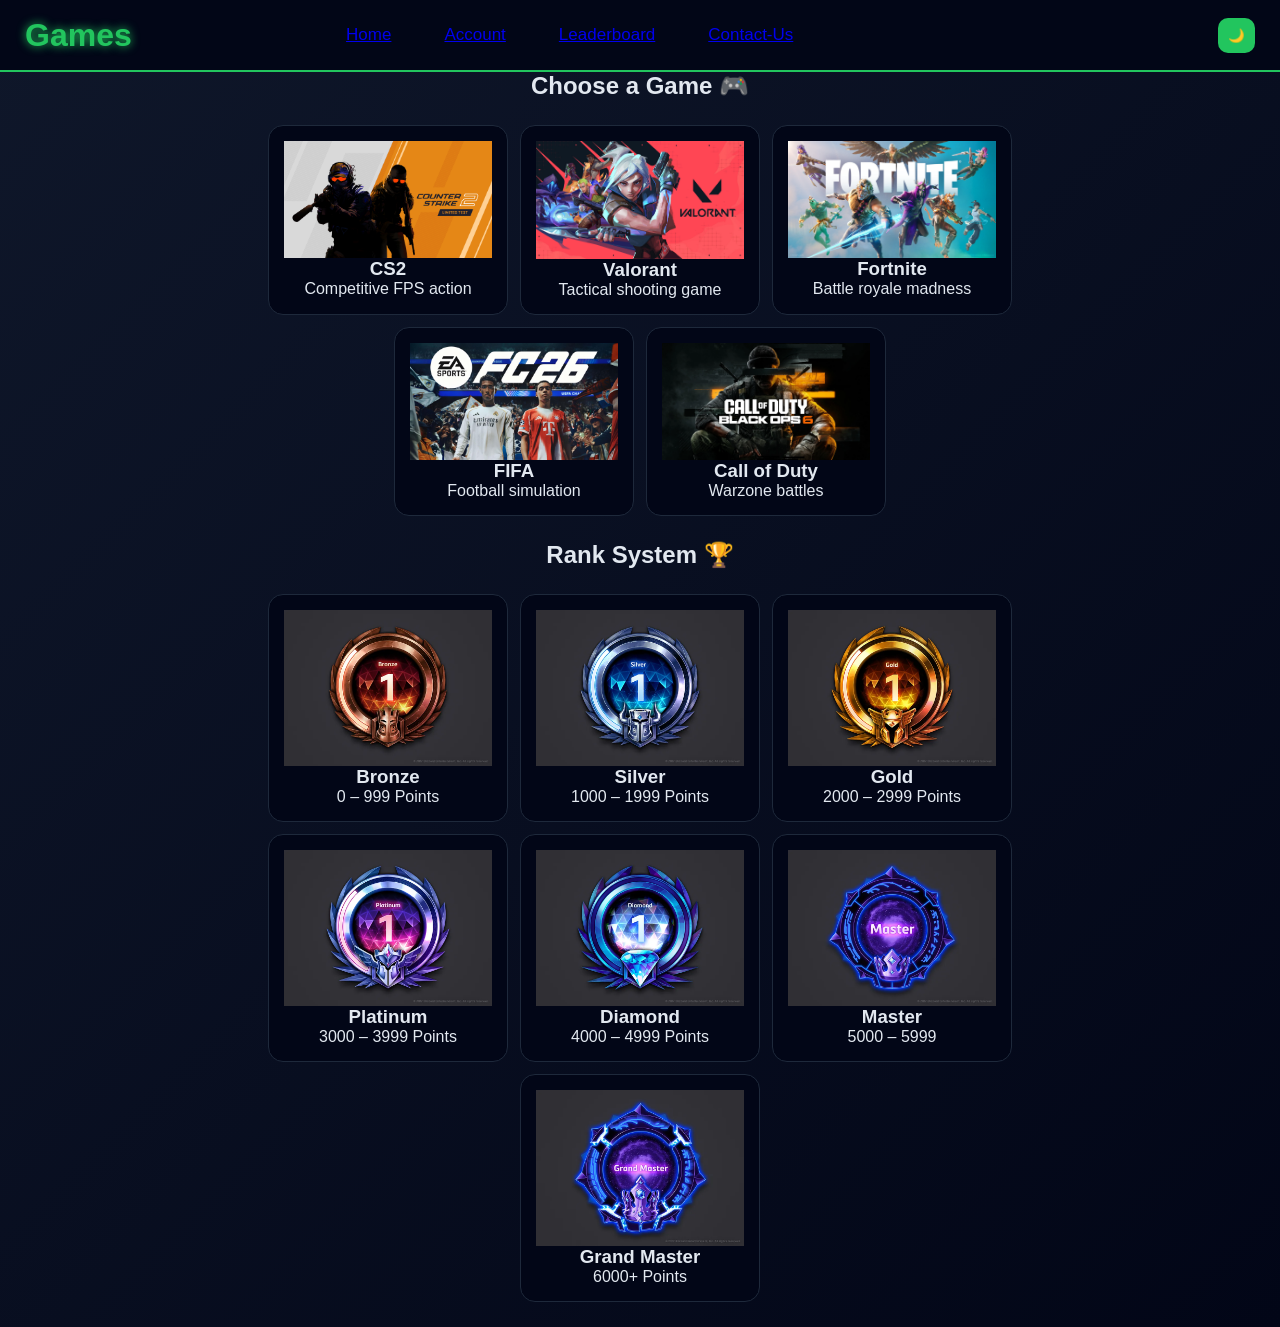
==== games.html @ ec9c009e "Add files via upload" ====
<html lang="en">
<head>
  <meta charset="UTF-8">
  <title>Games</title>
  <link rel="stylesheet" href="styles.css">
</head>
<body>
<header>
  <h1>Games</h1>
  <nav>
    <a href="index.html">Home</a>
    <a href="account.html">Account</a>
    <a href="leaderboard.html">Leaderboard</a>
    <a href="contact-us.html">Contact-Us</a>
  </nav>
  <div class="user-box">
  <span id="userGreeting"></span>
  <img id="navProfilePic" src="images/default.png">
</div>
  <button onclick="toggleDarkMode()" id="themeBtn">🌙</button>
</header>

<section>
  <h2>Choose a Game 🎮</h2>

  <div class="game-container">

    <div class="card game-card" onclick="goToGame('cs2')">
      <img src="images/cs2.jpg">
      <h3>CS2</h3>
      <p>Competitive FPS action</p>
    </div>

    <div class="card game-card" onclick="goToGame('valorant')">
      <img src="images/valorant.jpg">
      <h3>Valorant</h3>
      <p>Tactical shooting game</p>
    </div>

    <div class="card game-card" onclick="goToGame('fortnite')">
      <img src="images/fortnite.jpg">
      <h3>Fortnite</h3>
      <p>Battle royale madness</p>
    </div>

    <div class="card game-card" onclick="goToGame('fifa')">
      <img src="images/fifa.jpg">
      <h3>FIFA</h3>
      <p>Football simulation</p>
    </div>

    <div class="card game-card" onclick="goToGame('cod')">
      <img src="images/COD.webp">
      <h3>Call of Duty</h3>
      <p>Warzone battles</p>
    </div>

  </div>
</section>
<section>
  <h2>Rank System 🏆</h2>

  <div class="rank-container">

    <div class="rank-card">
      <img src="images/bronze.webp" alt="Bronze Rank">
      <h3>Bronze</h3>
      <p>0 – 999 Points</p>
    </div>

    <div class="rank-card">
      <img src="images/silver.webp" alt="Silver Rank">
      <h3>Silver</h3>
      <p>1000 – 1999 Points</p>
    </div>

    <div class="rank-card">
      <img src="images/gold.webp" alt="Gold Rank">
      <h3>Gold</h3>
      <p>2000 – 2999 Points</p>
    </div>

    <div class="rank-card">
      <img src="images/platinum.webp" alt="Platinum Rank">
      <h3>Platinum</h3>
      <p>3000 – 3999 Points</p>
    </div>

    <div class="rank-card">
      <img src="images/diamond.webp" alt="Diamond Rank">
      <h3>Diamond</h3>
      <p>4000 – 4999 Points</p>
    </div>

    <div class="rank-card">
      <img src="images/master.webp" alt="Master Rank">
      <h3>Master</h3>
      <p>5000 – 5999</p>
    </div>

    <div class="rank-card">
      <img src="images/grand-master.webp" alt="Grand-Master Rank">
      <h3>Grand Master</h3>
      <p>6000+ Points</p>
    </div>
  </div>
</section>
<script src="script.js"></script>
</body>
</html>
---- styles.css ----
* {
  margin: 0;
  padding: 0;
  box-sizing: border-box;
  font-family: 'Segoe UI', sans-serif;
}

body {
  background: linear-gradient(135deg, #0f172a, #020617);
  color: #e2e8f0;
  min-height: 100vh;
  overflow-x: hidden;
  transition: 0.4s;
  text-align: center;
}

header {
  background: #020617;
  padding: 15px 25px;
  display: flex;
  justify-content: space-between;
  align-items: center;
  border-bottom: 2px solid #22c55e;
  flex-wrap: wrap;
}

header h1 {
  color: #22c55e;
  text-shadow: 0 0 10px #22c55e;
  animation: glow 2s infinite;
}

nav {
  display: flex;
  gap: 25px;
  align-items: center;
  flex-wrap: wrap;
}

nav a {
  font-size: 17px;
  padding: 10px 14px;
  border-radius: 10px;
  transition: 0.3s;
}

nav a:hover {
  color: #22c55e;
  text-shadow: 0 0 10px #22c55e;
  transform: scale(1.05);
}

.hero {
  padding: 50px 20px;
}

.hero h2 {
  font-size: 2.5rem;
  color: #38bdf8;
  text-shadow: 0 0 15px #38bdf8;
}

.card,
.lb-card,
.rank-card,
.game-card {
  background: #020617;
  border: 1px solid #1e293b;
  border-radius: 15px;
  padding: 15px;
  width: 240px;
  text-align: center;
  transition: 0.3s;
}

.card:hover,
.lb-card:hover,
.rank-card:hover {
  transform: scale(1.05);
  box-shadow: 0 0 20px #22c55e;
}

.game-container,
.dashboard-cards,
.rank-container,
.leaderboard-grid,
#gameStats {
  display: flex;
  flex-wrap: wrap;
  justify-content: center;
  gap: 12px;
  max-width: 800px;
  margin: 15px auto;
  padding: 10px;
}


table {
  width: 90%;
  margin: 20px auto;
  border-collapse: collapse;
  background: #020617;
  border-radius: 10px;
  overflow: hidden;
}

th, td {
  padding: 12px;
  text-align: center;
}

th {
  background: #22c55e;
  color: #020617;
}

button {
  padding: 10px;
  border: none;
  border-radius: 10px;
  background: #22c55e;
  color: #020617;
  font-weight: bold;
  cursor: pointer;
  transition: 0.3s;
}

button:hover {
  background: #16a34a;
  box-shadow: 0 0 15px #22c55e;
}

.auth-container {
  width: 360px;
  margin: 80px auto;
  text-align: center;
  background: #020617;
  padding: 25px;
  border-radius: 15px;
  box-shadow: 0 0 25px rgba(34, 197, 94, 0.2);
}
.auth-tabs {
  display: flex;
  position: relative;
  border-radius: 10px;
  overflow: hidden;
  margin-bottom: 20px;
  background: #0f172a;
}
.auth-tabs button {
  flex: 1;
  padding: 12px;
  border: none;
  background: none;
  color: white;
  font-weight: bold;
  cursor: pointer;
  z-index: 2;
}
.auth-tabs button.active {
  color: #000;
}
.slider {
  position: absolute;
  width: 50%;
  height: 100%;
  background: #22c55e;
  transition: 0.3s ease;
  left: 0;
  z-index: 1;
  border-radius: 10px;
}
.auth-form {
  display: flex;
  flex-direction: column;
  gap: 12px;
  align-items: center;
}
.auth-form input {
  width: 100%;
  max-width: 300px;
  padding: 12px;
  border-radius: 8px;
  border: none;
  outline: none;
  background: #0f172a;
  color: #e2e8f0;
  box-sizing: border-box;
}
.auth-form button {
  width: 100%;
  max-width: 300px;
  padding: 12px;
  border-radius: 8px;
}
.auth-form h2 {
  text-align: center;
  margin-bottom: 10px;
}
.hidden {
  display: none;
}

input, textarea {
  padding: 10px;
  border-radius: 8px;
  border: none;
  background: #0f172a;
  color: #e2e8f0;
}

.dashboard,
#profileSection {
  display: flex;
  flex-direction: column;
  align-items: center;
  justify-content: center;
  width: 100%;
  padding: 30px 15px;
  text-align: center;
}

#profileSection .card {
  margin: 15px auto;
  text-align: center;
}

#profileSection p,
#profileSection h2,
#profileSection h3 {
  text-align: center;
}

.dashboard-cards {
  display: flex;
  justify-content: center;
  flex-wrap: wrap;
  gap: 10px;
  width: 100%;
  max-width: 600px;
  margin: 10px auto;
}

.dashboard-cards .card {
  flex: 1;
  min-width: 180px;
  max-width: 280px;
}

@keyframes glow {
  0% { text-shadow: 0 0 5px #22c55e; }
  50% { text-shadow: 0 0 20px #22c55e; }
  100% { text-shadow: 0 0 5px #22c55e; }
}

.dark-mode {
  background: #f1f5f9;
  color: #000;
}

.dark-mode .card,
.dark-mode .lb-card,
.dark-mode .rank-card {
  background: #fff;
  border: 1px solid #ccc;
  color: #000;
}

.dark-mode header {
  background: #e2e8f0;
}

@media (max-width: 768px) {
  header {
    flex-direction: column;
    text-align: center;
    gap: 10px;
  }

  .card,
  .lb-card,
  .rank-card {
    width: 90%;
  }

  nav {
    justify-content: center;
  }
}

@media (max-width: 480px) {
  button {
    width: 100%;
  }

  .hero h2 {
    font-size: 1.8rem;
  }
}

img {
  max-width: 100%;
  height: auto;
}

@media (max-width: 1024px) {
  .card,
  .lb-card,
  .rank-card {
    width: 45%;
  }

  .auth-container {
    width: 90%;
  }
}

@media (max-width: 768px) {

  header {
    flex-direction: column;
    gap: 12px;
    text-align: center;
  }

  nav {
    justify-content: center;
    gap: 12px;
  }

  nav a {
    font-size: 15px;
  }

  .card,
  .lb-card,
  .rank-card {
    width: 90%;
  }

  .hero h2 {
    font-size: 1.8rem;
  }
}

@media (max-width: 480px) {

  header h1 {
    font-size: 20px;
  }

  nav a {
    font-size: 14px;
    padding: 6px 10px;
  }

  button {
    width: 100%;
  }

  input, textarea {
    width: 100%;
  }

  .play-now {
    width: 90%;
    font-size: 18px;
  }

  .hero h2 {
    font-size: 1.5rem;
  }
}
.prize {
  margin-top: 10px;
  font-weight: bold;
  color: #38bdf8;
  text-shadow:
    0 0 6px #38bdf8,
    0 0 12px #22c55e;
  animation: prizeGlow 2s infinite;
}
@keyframes prizeGlow {
  0% { text-shadow: 0 0 6px #38bdf8; }
  50% { text-shadow: 0 0 14px #22c55e; }
  100% { text-shadow: 0 0 6px #38bdf8; }
}
.dark-mode .prize {
  color: #38bdf8;
  text-shadow: 0 0 8px #38bdf8;
}

.dark-mode .leaderboard-grid {
  background: transparent;
}
.dark-mode .lb-card {
  background: #f1f5f9;
  border: 1px solid #cbd5e1;
  color: black;
}
.dark-mode .lb-card h3,
.dark-mode .lb-card p {
  color: black;
}
.dark-mode .rank {
  color: #0ea5e9;
  text-shadow: none;
}
.dark-mode table {
  background: white;
}
.dark-mode th {
  background: #cbd5e1;
  color: black;
}
.dark-mode td {
  color: black;
}
.dark-mode tr:nth-child(even) {
  background: #e2e8f0;
}
.dark-mode tr:hover {
  background: #cbd5e1;
}

.dark-mode .auth-container {
  background: #f1f5f9;
  color: black;
  box-shadow: 0 0 20px rgba(0,0,0,0.15);
}
.dark-mode .auth-form input {
  background: white;
  color: black;
  border: 1px solid #cbd5e1;
}
.dark-mode .auth-form button {
  background: #22c55e;
  color: black;
}
.dark-mode .auth-tabs {
  background: #e2e8f0;
}
.dark-mode .auth-tabs button {
  color: black;
}
.dark-mode .auth-tabs button.active {
  color: #0f172a;
}
.dark-mode .slider {
  background: #22c55e;
}
#toast {
  position: fixed;
  top: 20px;
  left: 50%;
  transform: translateX(-50%);
  background: #22c55e;
  color: #020617;
  padding: 12px 20px;
  border-radius: 12px;
  font-weight: bold;
  box-shadow: 0 0 15px #22c55e;
  display: none;
  z-index: 999;
}
  #userGreeting {
  font-weight: bold;
  font-size: large;
  color: #ff0909;
  margin-left: 10px;
}
#navProfilePic {
  width: 40px;
  height: 40px;
  border-radius: 50%;
  margin-left: 10px;
  object-fit: cover;
  border: 2px solid #22c55e;
}
.user-box {
  display: flex;
  align-items: center;
  gap: 8px;
}
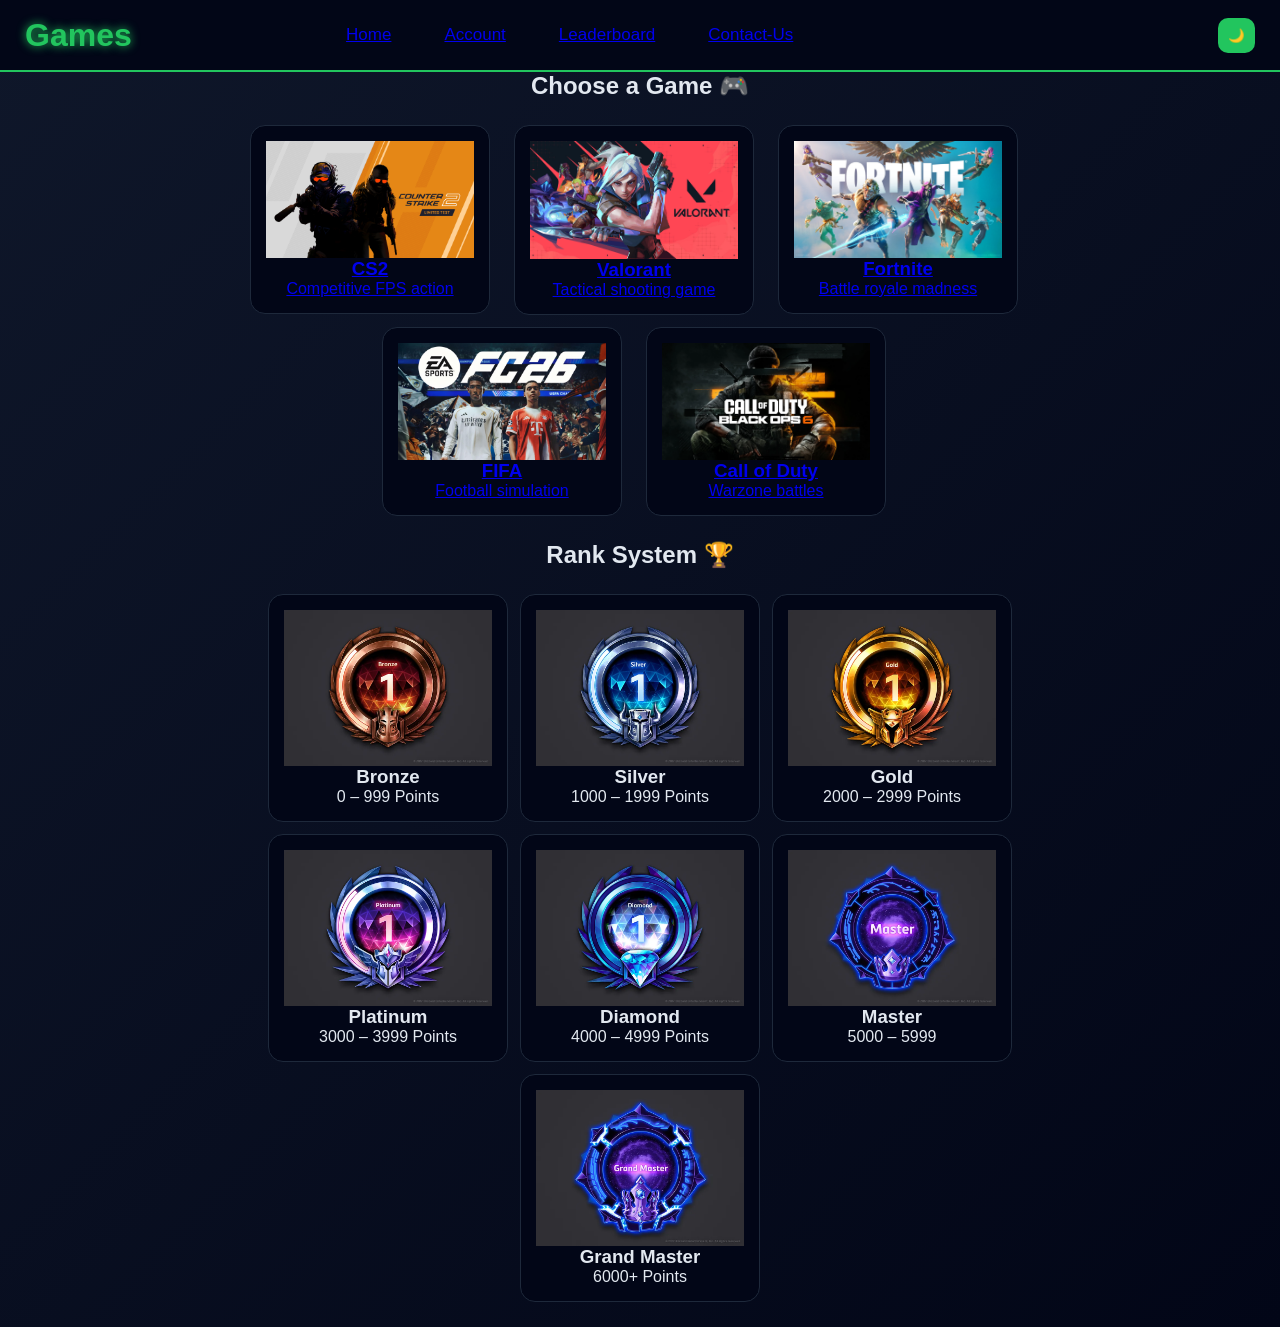
==== commit 4e056637: "Add files via upload" ====
--- a/games.html
+++ b/games.html
@@ -24,37 +24,41 @@
   <h2>Choose a Game 🎮</h2>
 
   <div class="game-container">
-
-    <div class="card game-card" onclick="goToGame('cs2')">
+    <a href="game-details.html?game=cs2">
+    <div class="card game-card" >
       <img src="images/cs2.jpg">
       <h3>CS2</h3>
       <p>Competitive FPS action</p>
     </div>
-
-    <div class="card game-card" onclick="goToGame('valorant')">
+    <a>
+    <a href="game-details.html?game=valorant">
+    <div class="card game-card" >
       <img src="images/valorant.jpg">
       <h3>Valorant</h3>
       <p>Tactical shooting game</p>
     </div>
-
-    <div class="card game-card" onclick="goToGame('fortnite')">
+    <a>
+    <a href="game-details.html?game=fortnite">
+    <div class="card game-card" >
       <img src="images/fortnite.jpg">
       <h3>Fortnite</h3>
       <p>Battle royale madness</p>
     </div>
-
-    <div class="card game-card" onclick="goToGame('fifa')">
+    <a>
+    <a href="game-details.html?game=fifa">
+    <div class="card game-card">
       <img src="images/fifa.jpg">
       <h3>FIFA</h3>
       <p>Football simulation</p>
     </div>
-
-    <div class="card game-card" onclick="goToGame('cod')">
+    <a>
+    <a href="game-details.html?game=cod">
+    <div class="card game-card" >
       <img src="images/COD.webp">
       <h3>Call of Duty</h3>
       <p>Warzone battles</p>
     </div>
-
+    <a>
   </div>
 </section>
 <section>
